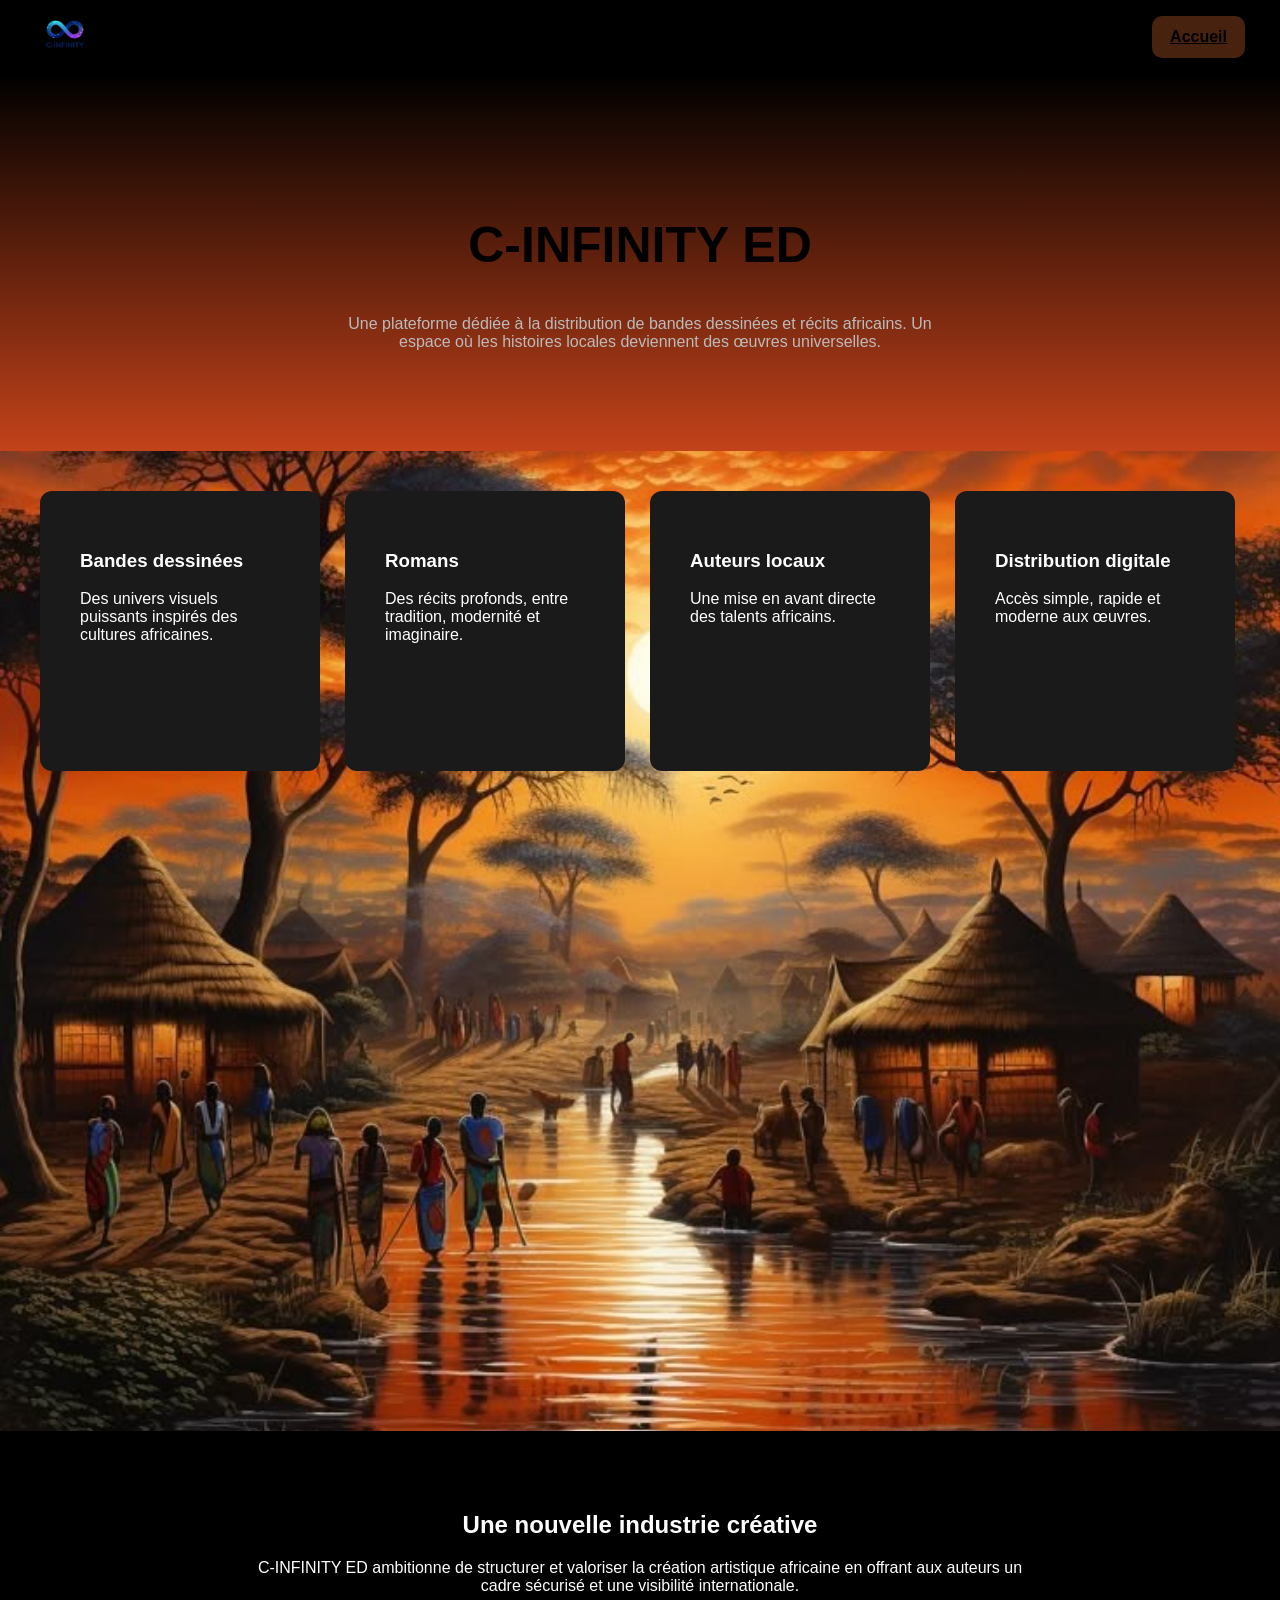
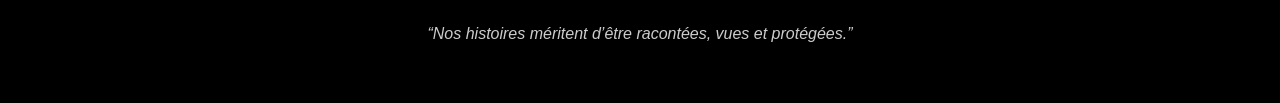
==== infinity.html @ cc7cb1b0 "Premier commit" ====
<!DOCTYPE html>
<html lang="fr">
<head>
<meta charset="UTF-8">
<title>C-INFINITY ED</title>

<style>
body {
margin: 0;
font-family: 'Segoe UI', sans-serif;
background: #000000;
color: white;
}


.hero {
padding: 100px 20px;
text-align: center;
background: linear-gradient(to bottom, #000000, #C3421A);
}

.hero h1 {
font-size: 50px;
color: #000000;
}

.hero p {
color: #bbb;
max-width: 600px;
margin: auto;
}


.showcase {
height: 100vh;
background-image: url("loboko/create/imgflouee.jpeg");
background-size: cover;
background-position: center;
background-repeat: no-repeat;
display: grid;
grid-template-columns: repeat(auto-fit, minmax(250px, 1fr));
gap: 20px;
padding: 40px;
}

.box1 {
background: #1a1a1a;
padding: 40px;
border-radius: 12px;
text-align: left;
width: 200px;
height: 200px;
}

.box2 {
background: #1a1a1a;
padding: 40px;
border-radius: 12px;
text-align: left;
width: 200px;
height: 200px;
}

.box3 {
background: #1a1a1a;
padding: 40px;
border-radius: 12px;
text-align: left;
width: 200px;
height: 200px;
}

.box4 {
background: #1a1a1a;
padding: 40px;
border-radius: 12px;
text-align: left;
width: 200px;
height: 200px;
}


.sectioneyy {
padding: 60px 20px;
text-align: center;
max-width: 800px;
margin: auto;
}


.impact {
background: #111;
padding: 60px 20px;
text-align: center;
}

.impact div {
margin: 20px 0;
}

header{
display:flex;
justify-content:space-between;
align-items:center;
padding: 5px 35px;
background:#000000;
}
.logo img{
height:60px;
}
.nav{display:flex;align-items:center;justify-content:space-between;height:70px}

.btn{display:inline-block;padding:12px 18px;border-radius:10px;background:rgb(71, 35, 15);color:#000000;font-weight:700}


.fin {
font-style: italic;
color: #ccc;
margin-top: 30px;
}
</style>

</head>
<body>

<header>
<div class="logo"><img src="loboko/create/infinity_transparant.png" alt="Logo"></div>
<nav> 
<a class="btn" href="index.html"><bouton>Accueil</bouton></a>
</nav>
</header>

<section class="hero">
<h1>C-INFINITY ED</h1>
<p>
Une plateforme dédiée à la distribution de bandes dessinées et récits africains.  
Un espace où les histoires locales deviennent des œuvres universelles.
</p>
</section>


<section class="showcase">

<div class="box1">
<h3>Bandes dessinées</h3>
<p>Des univers visuels puissants inspirés des cultures africaines.</p>
</div>

<div class="box2">
<h3>Romans</h3>
<p>Des récits profonds, entre tradition, modernité et imaginaire.</p>
</div>

<div class="box3">
<h3>Auteurs locaux</h3>
<p>Une mise en avant directe des talents africains.</p>
</div>

<div class="box4">
<h3>Distribution digitale</h3>
<p>Accès simple, rapide et moderne aux œuvres.</p>
</div>

</section>


<section class="sectioneyy">
<h2>Une nouvelle industrie créative</h2>
<p>
    C-INFINITY ED ambitionne de structurer et valoriser la création artistique africaine
    en offrant aux auteurs un cadre sécurisé et une visibilité internationale.
</p>

<div class="fin">
        “Nos histoires méritent d’être racontées, vues et protégées.”
</div>
</section>

</body>
</html>
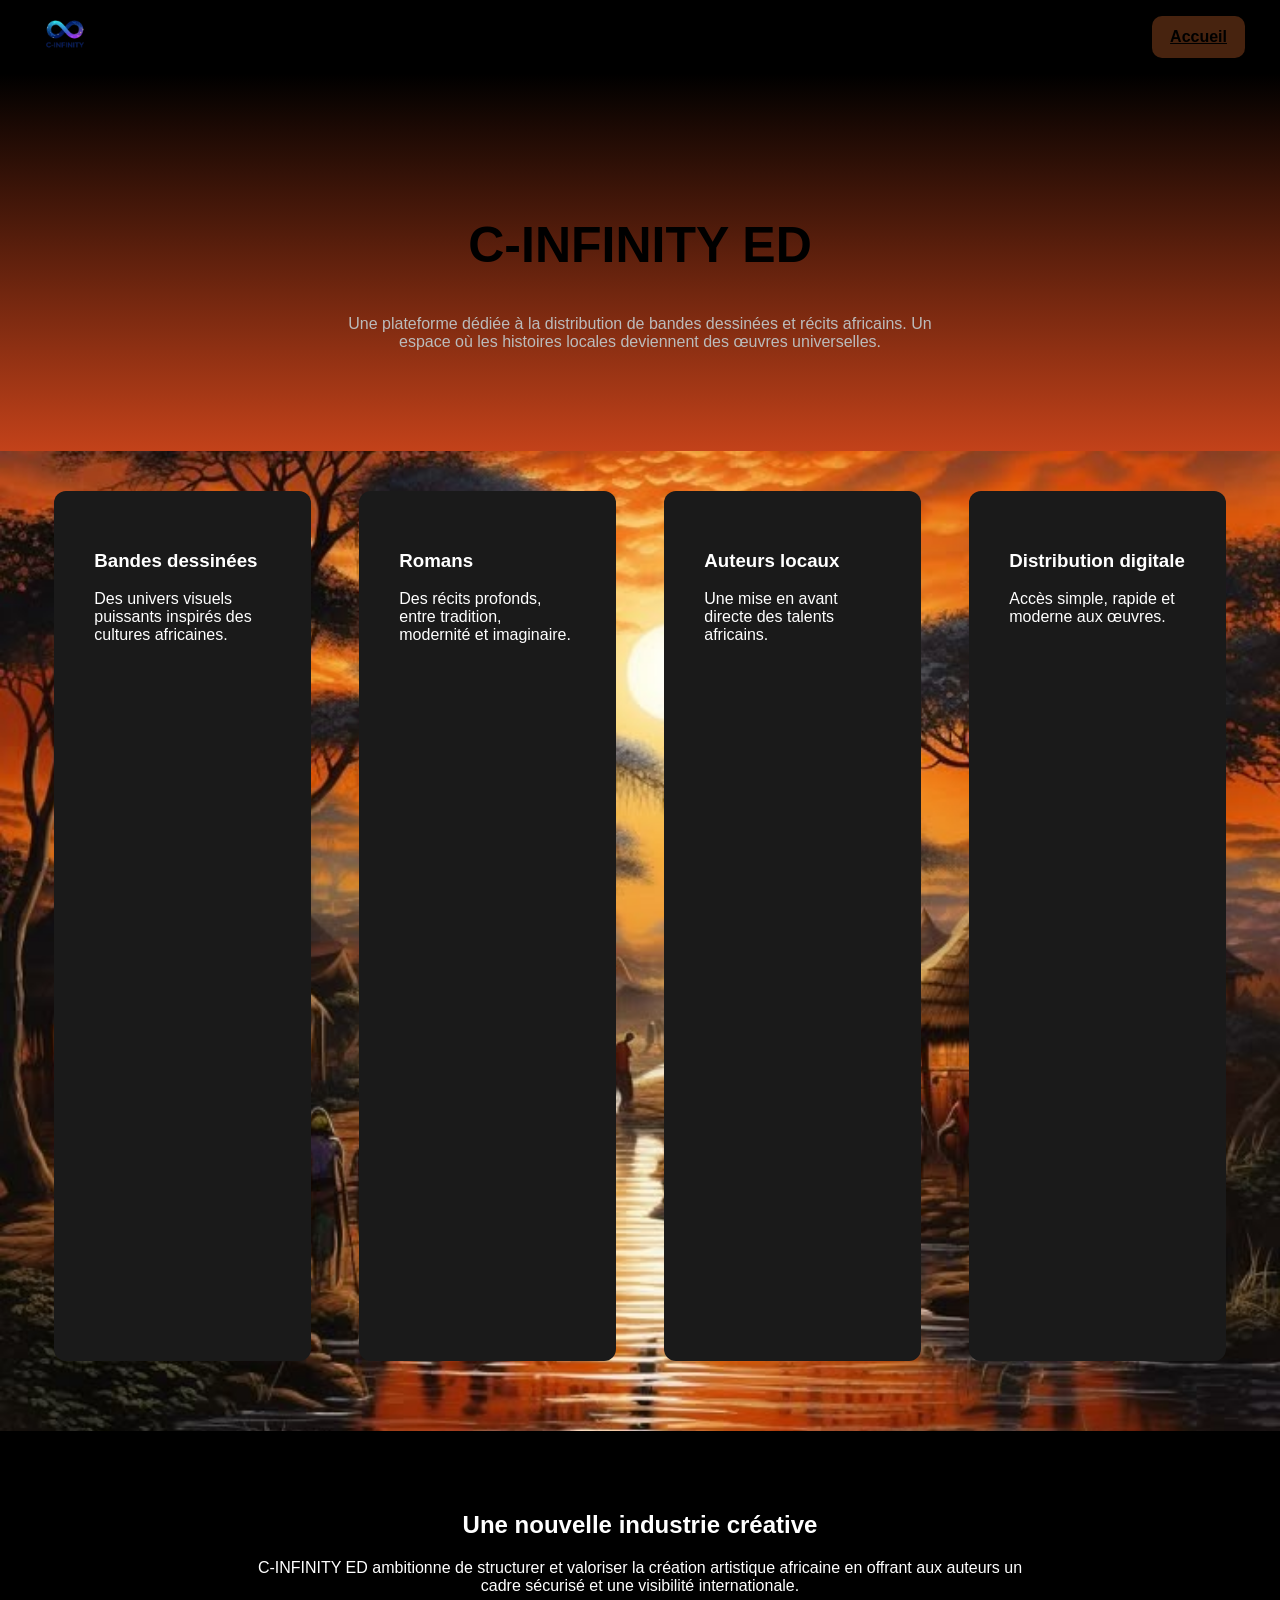
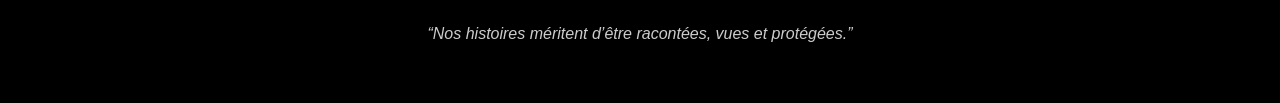
==== commit bbfe12b4: "ma modification" ====
--- a/infinity.html
+++ b/infinity.html
@@ -1,7 +1,8 @@
 <!DOCTYPE html>
 <html lang="fr">
 <head>
-<meta charset="UTF-8">
+<meta charset="UTF-8" />
+<meta name="viewport" content="width=device-width, initial-scale=1.0" />
 <title>C-INFINITY ED</title>
 
 <style>
@@ -43,40 +44,17 @@
 padding: 40px;
 }
 
-.box1 {
-background: #1a1a1a;
-padding: 40px;
-border-radius: 12px;
-text-align: left;
-width: 200px;
-height: 200px;
-}
-
-.box2 {
-background: #1a1a1a;
-padding: 40px;
-border-radius: 12px;
-text-align: left;
-width: 200px;
-height: 200px;
-}
-
-.box3 {
-background: #1a1a1a;
-padding: 40px;
-border-radius: 12px;
-text-align: left;
-width: 200px;
-height: 200px;
-}
-
-.box4 {
-background: #1a1a1a;
-padding: 40px;
-border-radius: 12px;
-text-align: left;
-width: 200px;
-height: 200px;
+.box {
+    background: #1a1a1a;
+    padding: 40px;
+    border-radius: 12px;
+    text-align: left;
+    width: 90%;
+    max-width: 400px;
+    height: auto;
+    min-height: 200px;
+    margin: 0 auto 30px auto;
+    box-sizing: border-box;
 }
 
 
@@ -141,22 +119,22 @@
 
 <section class="showcase">
 
-<div class="box1">
+<div class="box">
 <h3>Bandes dessinées</h3>
 <p>Des univers visuels puissants inspirés des cultures africaines.</p>
 </div>
 
-<div class="box2">
+<div class="box">
 <h3>Romans</h3>
 <p>Des récits profonds, entre tradition, modernité et imaginaire.</p>
 </div>
 
-<div class="box3">
+<div class="box">
 <h3>Auteurs locaux</h3>
 <p>Une mise en avant directe des talents africains.</p>
 </div>
 
-<div class="box4">
+<div class="box">
 <h3>Distribution digitale</h3>
 <p>Accès simple, rapide et moderne aux œuvres.</p>
 </div>
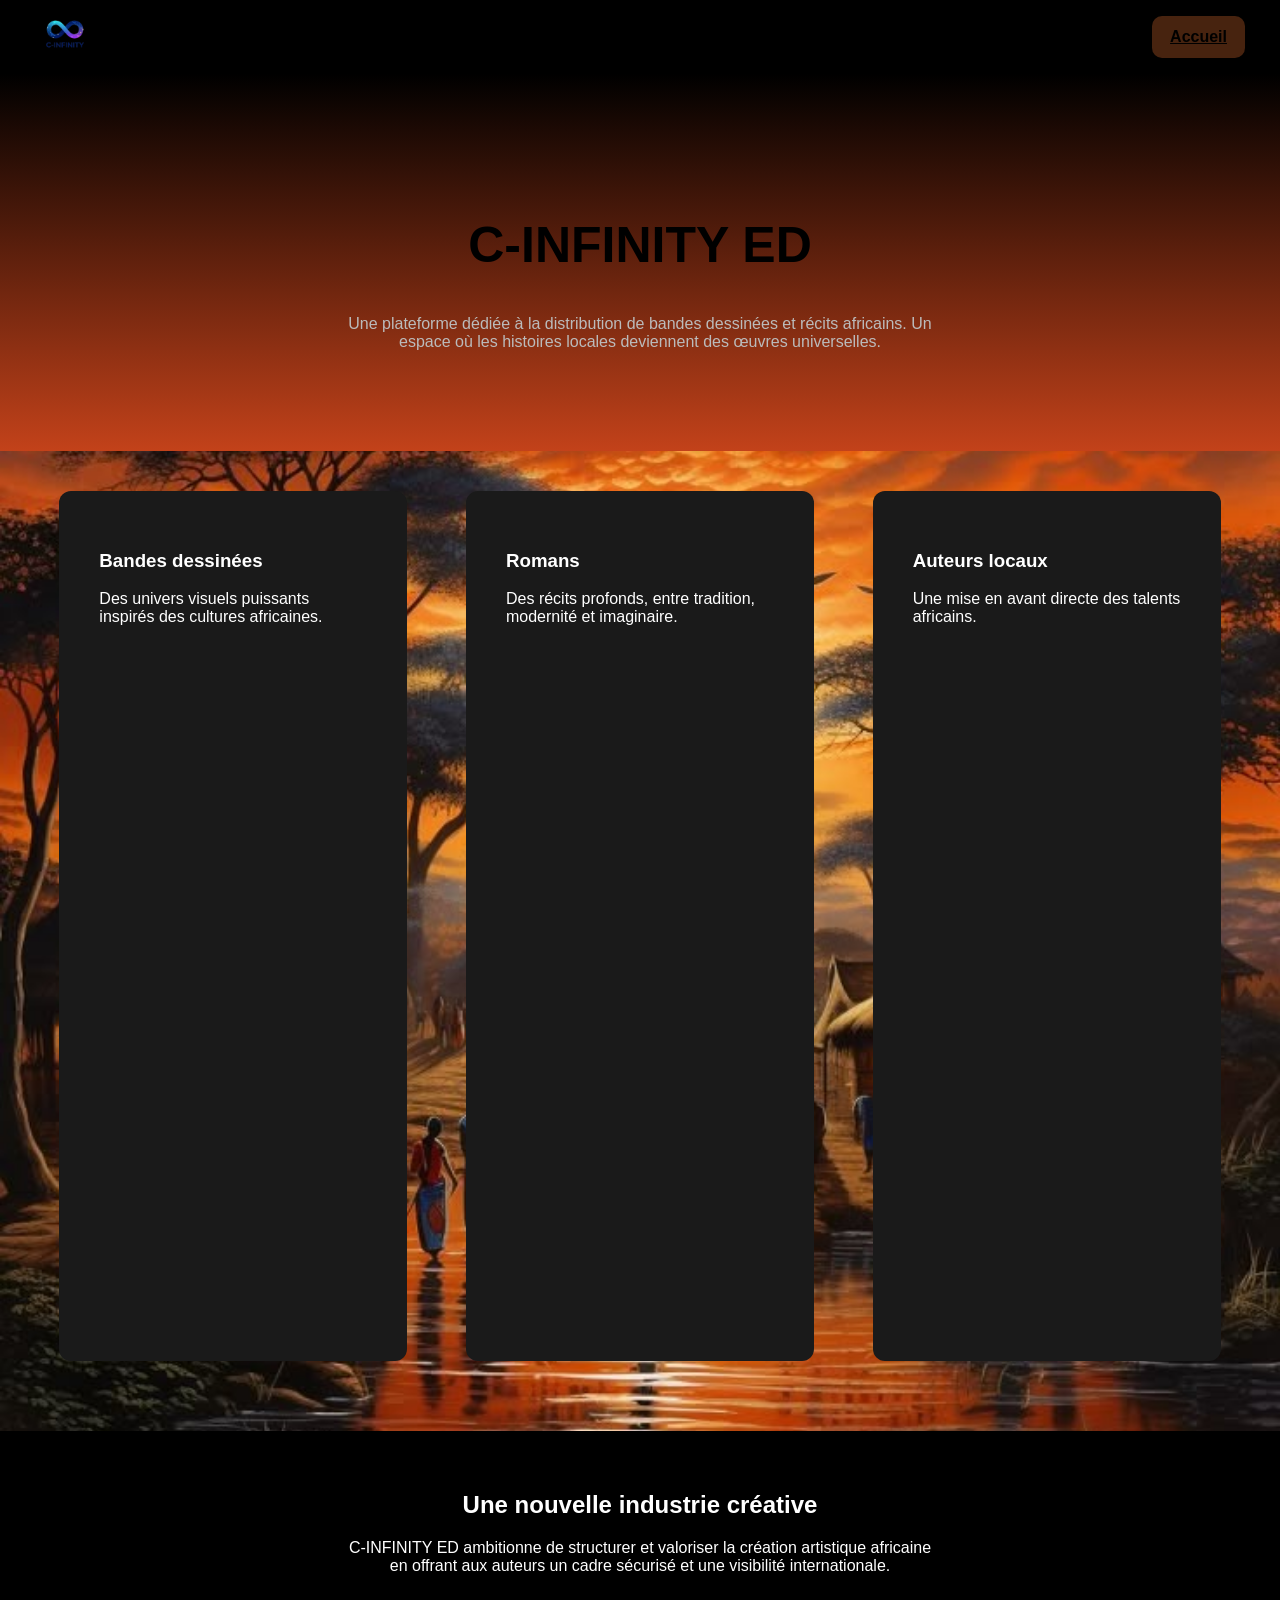
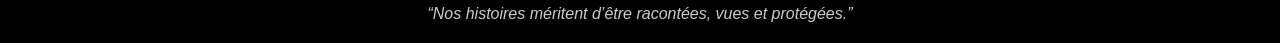
==== commit 7409af95: "ma modification" ====
--- a/infinity.html
+++ b/infinity.html
@@ -59,10 +59,14 @@
 
 
 .sectioneyy {
-padding: 60px 20px;
-text-align: center;
-max-width: 800px;
-margin: auto;
+  position: relative ; 
+    display: block;
+    width: 90%;
+    max-width: 600px;
+    margin: 60px auto 20px auto;  
+    clear: both;                  
+    text-align: center;
+    z-index: 1;
 }
 
 
@@ -134,11 +138,6 @@
 <p>Une mise en avant directe des talents africains.</p>
 </div>
 
-<div class="box">
-<h3>Distribution digitale</h3>
-<p>Accès simple, rapide et moderne aux œuvres.</p>
-</div>
-
 </section>
 
 
